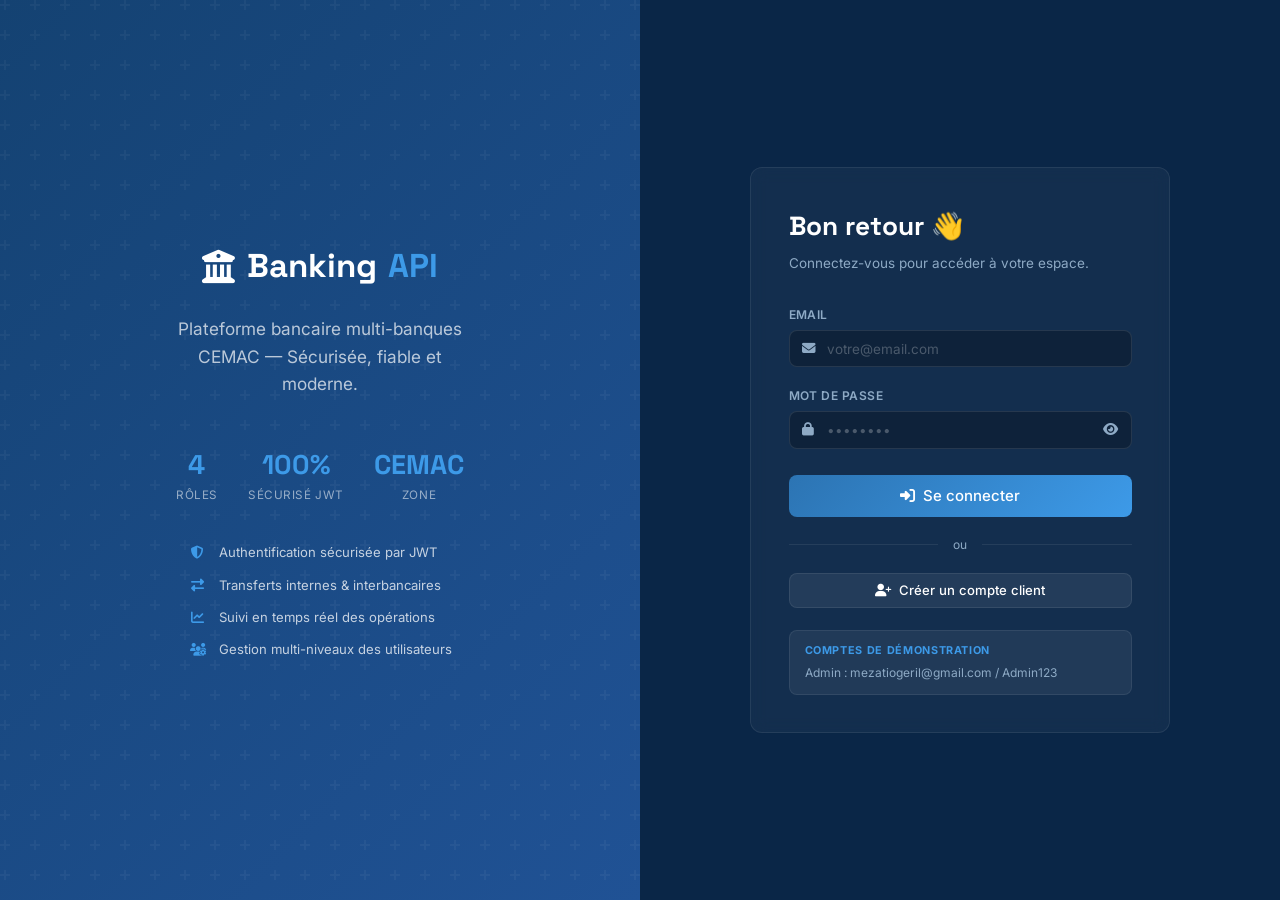
==== src/main/resources/static/index.html @ 1795077e "j'ai mis a jour mes controleur et j'ai creer une plateforme html css pour effectuer des actiond" ====
<!DOCTYPE html>
<html lang="fr">
<head>
  <meta charset="UTF-8" />
  <meta name="viewport" content="width=device-width, initial-scale=1.0" />
  <title>Banking API — Connexion</title>
  <link rel="stylesheet" href="https://cdnjs.cloudflare.com/ajax/libs/font-awesome/6.5.0/css/all.min.css" />
  <link rel="stylesheet" href="css/main.css" />
  <style>
    .auth-features { margin-top: 2.5rem; display: flex; flex-direction: column; gap: 0.75rem; position: relative; z-index: 1; }
    .auth-feature  { display: flex; align-items: center; gap: 0.75rem; font-size: 0.875rem; color: rgba(255,255,255,0.75); }
    .auth-feature i { color: var(--cyan); width: 20px; text-align: center; }
    .role-hint { background: rgba(255,255,255,0.06); border: 1px solid var(--border); border-radius: var(--radius-sm); padding: 0.75rem 1rem; margin-top: 1.5rem; font-size: 0.8rem; color: var(--muted); }
    .role-hint strong { color: var(--cyan); display: block; margin-bottom: 0.25rem; font-size: 0.72rem; text-transform: uppercase; letter-spacing: 0.06em; }
  </style>
</head>
<body>
<div id="page-loader" class="page-loader">
  <div class="loader-logo">Banking<span>API</span></div>
  <div class="spinner"></div>
</div>

<div class="auth-wrapper">
  <!-- Brand panel -->
  <div class="auth-brand">
    <div class="auth-brand-logo">
      <i class="fas fa-university"></i>
      Banking<span>API</span>
    </div>
    <p class="auth-brand-tagline">
      Plateforme bancaire multi-banques CEMAC — Sécurisée, fiable et moderne.
    </p>
    <div class="auth-brand-stats">
      <div class="stat"><div class="stat-val">4</div><div class="stat-lbl">Rôles</div></div>
      <div class="stat"><div class="stat-val">100%</div><div class="stat-lbl">Sécurisé JWT</div></div>
      <div class="stat"><div class="stat-val">CEMAC</div><div class="stat-lbl">Zone</div></div>
    </div>
    <div class="auth-features">
      <div class="auth-feature"><i class="fas fa-shield-alt"></i> Authentification sécurisée par JWT</div>
      <div class="auth-feature"><i class="fas fa-exchange-alt"></i> Transferts internes & interbancaires</div>
      <div class="auth-feature"><i class="fas fa-chart-line"></i> Suivi en temps réel des opérations</div>
      <div class="auth-feature"><i class="fas fa-users-cog"></i> Gestion multi-niveaux des utilisateurs</div>
    </div>
  </div>

  <!-- Auth panel -->
  <div class="auth-panel">
    <div class="auth-card">
      <h1>Bon retour 👋</h1>
      <p class="subtitle">Connectez-vous pour accéder à votre espace.</p>

      <div id="login-alert" class="alert alert-danger" style="display:none">
        <i class="fas fa-exclamation-circle"></i>
        <span id="login-alert-msg"></span>
      </div>

      <form id="login-form" novalidate>
        <div class="form-group">
          <label class="form-label">Email</label>
          <div class="input-group">
            <i class="fas fa-envelope input-icon"></i>
            <input type="email" id="login-email" class="form-control"
                   placeholder="votre@email.com" autocomplete="email" required />
          </div>
          <div class="form-error" id="err-email">Email invalide.</div>
        </div>

        <div class="form-group">
          <label class="form-label">Mot de passe</label>
          <div class="input-group">
            <i class="fas fa-lock input-icon"></i>
            <input type="password" id="login-password" class="form-control"
                   placeholder="••••••••" autocomplete="current-password" required />
            <i class="fas fa-eye input-action" id="toggle-pwd"></i>
          </div>
          <div class="form-error" id="err-pwd">Mot de passe requis.</div>
        </div>

        <button type="submit" class="btn btn-primary btn-full btn-lg" id="login-btn" style="margin-top:0.5rem">
          <i class="fas fa-sign-in-alt"></i>
          Se connecter
        </button>
      </form>

      <div class="divider-text">ou</div>

      <button class="btn btn-secondary btn-full" onclick="window.location.href='pages/register.html'">
        <i class="fas fa-user-plus"></i>
        Créer un compte client
      </button>

      <div class="role-hint">
        <strong>Comptes de démonstration</strong>
        Admin : mezatiogeril@gmail.com / Admin123
      </div>
    </div>
  </div>
</div>

<div id="toast-container" class="toast-container"></div>

<script src="js/api.js"></script>
<script>
  // Redirect if already logged in
  if (Auth.isAuthenticated()) Auth.redirectToDashboard();

  // Toggle password visibility
  document.getElementById('toggle-pwd').addEventListener('click', function() {
    const inp = document.getElementById('login-password');
    const isText = inp.type === 'text';
    inp.type = isText ? 'password' : 'text';
    this.className = `fas ${isText ? 'fa-eye' : 'fa-eye-slash'} input-action`;
  });

  // Form submit
  document.getElementById('login-form').addEventListener('submit', async e => {
    e.preventDefault();
    const email = document.getElementById('login-email').value.trim();
    const password = document.getElementById('login-password').value;
    const alert = document.getElementById('login-alert');
    const alertMsg = document.getElementById('login-alert-msg');
    const btn = document.getElementById('login-btn');

    // Validation
    let valid = true;
    document.querySelectorAll('.form-error').forEach(el => el.classList.remove('show'));
    document.querySelectorAll('.form-control').forEach(el => el.classList.remove('is-invalid'));

    if (!email || !/\S+@\S+\.\S+/.test(email)) {
      document.getElementById('err-email').classList.add('show');
      document.getElementById('login-email').classList.add('is-invalid');
      valid = false;
    }
    if (!password) {
      document.getElementById('err-pwd').classList.add('show');
      document.getElementById('login-password').classList.add('is-invalid');
      valid = false;
    }
    if (!valid) return;

    // Submit
    btn.disabled = true;
    btn.innerHTML = '<span class="spinner spinner-sm"></span> Connexion…';
    alert.style.display = 'none';

    try {
      const data = await API.login(email, password);
      Auth.setSession(data.accessToken, {
        userId: data.userId,
        nomComplet: data.nomComplet,
        email: data.email,
        role: data.role,
      });
      Toast.success(`Bienvenue, ${data.nomComplet} !`);
      setTimeout(() => Auth.redirectToDashboard(), 600);
    } catch (err) {
      alert.style.display = 'flex';
      alertMsg.textContent = getErrorMessage(err);
      btn.disabled = false;
      btn.innerHTML = '<i class="fas fa-sign-in-alt"></i> Se connecter';
    }
  });

  // Enter key
  document.getElementById('login-email').addEventListener('keydown', e => {
    if (e.key === 'Enter') document.getElementById('login-password').focus();
  });
</script>
</body>
</html>
---- src/main/resources/static/css/main.css ----
/* ============================================================
   BANKING API — CSS PRINCIPAL
   Palette : Bleu nuit #0A2647 · Bleu profond #144272
              Bleu vif #205295 · Accent cyan #2C74B3
   ============================================================ */

@import url('https://fonts.googleapis.com/css2?family=Inter:wght@300;400;500;600;700&family=Space+Grotesk:wght@400;500;600;700&display=swap');

/* ── Variables ─────────────────────────────────────────────── */
:root {
  --navy:      #0A2647;
  --deep:      #144272;
  --mid:       #205295;
  --accent:    #2C74B3;
  --cyan:      #3d9ae8;
  --white:     #FFFFFF;
  --light:     #F0F4F8;
  --muted:     #8EAAC5;
  --border:    rgba(255,255,255,0.08);
  --card-bg:   rgba(255,255,255,0.04);
  --success:   #22c55e;
  --danger:    #ef4444;
  --warning:   #f59e0b;
  --info:      #3b82f6;

  --sidebar-w: 260px;
  --navbar-h:  64px;
  --radius:    12px;
  --radius-sm: 8px;
  --shadow:    0 4px 24px rgba(0,0,0,0.18);
  --shadow-sm: 0 2px 8px rgba(0,0,0,0.12);

  --font-display: 'Space Grotesk', sans-serif;
  --font-body:    'Inter', sans-serif;
  --transition:   0.22s ease;
}

/* ── Reset ─────────────────────────────────────────────────── */
*, *::before, *::after { box-sizing: border-box; margin: 0; padding: 0; }
html { font-size: 15px; scroll-behavior: smooth; }
body {
  font-family: var(--font-body);
  background: var(--navy);
  color: var(--white);
  min-height: 100vh;
  line-height: 1.6;
  overflow-x: hidden;
}
a { color: inherit; text-decoration: none; }
img { display: block; max-width: 100%; }
button, input, select, textarea {
  font-family: var(--font-body);
  font-size: 0.925rem;
}
input:-webkit-autofill {
  -webkit-box-shadow: 0 0 0 1000px var(--deep) inset !important;
  -webkit-text-fill-color: var(--white) !important;
}

/* ── Scrollbar ─────────────────────────────────────────────── */
::-webkit-scrollbar { width: 6px; height: 6px; }
::-webkit-scrollbar-track { background: var(--navy); }
::-webkit-scrollbar-thumb { background: var(--mid); border-radius: 99px; }
::-webkit-scrollbar-thumb:hover { background: var(--accent); }

/* ── Auth Layout ───────────────────────────────────────────── */
.auth-wrapper {
  min-height: 100vh;
  display: grid;
  grid-template-columns: 1fr 1fr;
  background: var(--navy);
}
.auth-brand {
  background: linear-gradient(135deg, var(--deep) 0%, var(--mid) 100%);
  display: flex;
  flex-direction: column;
  align-items: center;
  justify-content: center;
  padding: 3rem;
  position: relative;
  overflow: hidden;
}
.auth-brand::before {
  content: '';
  position: absolute;
  inset: 0;
  background: url("data:image/svg+xml,%3Csvg width='60' height='60' viewBox='0 0 60 60' xmlns='http://www.w3.org/2000/svg'%3E%3Cg fill='none' fill-rule='evenodd'%3E%3Cg fill='%23ffffff' fill-opacity='0.04'%3E%3Cpath d='M36 34v-4h-2v4h-4v2h4v4h2v-4h4v-2h-4zm0-30V0h-2v4h-4v2h4v4h2V6h4V4h-4zM6 34v-4H4v4H0v2h4v4h2v-4h4v-2H6zM6 4V0H4v4H0v2h4v4h2V6h4V4H6z'/%3E%3C/g%3E%3C/g%3E%3C/svg%3E");
}
.auth-brand-logo {
  font-family: var(--font-display);
  font-size: 2.2rem;
  font-weight: 700;
  color: var(--white);
  display: flex;
  align-items: center;
  gap: 0.75rem;
  margin-bottom: 1.5rem;
  position: relative;
  z-index: 1;
}
.auth-brand-logo span { color: var(--cyan); }
.auth-brand-tagline {
  font-size: 1.15rem;
  color: rgba(255,255,255,0.7);
  text-align: center;
  max-width: 320px;
  position: relative;
  z-index: 1;
}
.auth-brand-stats {
  display: flex;
  gap: 2rem;
  margin-top: 3rem;
  position: relative;
  z-index: 1;
}
.auth-brand-stats .stat { text-align: center; }
.auth-brand-stats .stat-val {
  font-family: var(--font-display);
  font-size: 1.8rem;
  font-weight: 700;
  color: var(--cyan);
}
.auth-brand-stats .stat-lbl {
  font-size: 0.78rem;
  color: rgba(255,255,255,0.55);
  letter-spacing: 0.05em;
  text-transform: uppercase;
}
.auth-panel {
  display: flex;
  align-items: center;
  justify-content: center;
  padding: 2rem;
  background: var(--navy);
}
.auth-card {
  background: rgba(255,255,255,0.04);
  border: 1px solid var(--border);
  border-radius: var(--radius);
  padding: 2.5rem;
  width: 100%;
  max-width: 420px;
  backdrop-filter: blur(8px);
}
.auth-card h1 {
  font-family: var(--font-display);
  font-size: 1.75rem;
  font-weight: 700;
  margin-bottom: 0.4rem;
}
.auth-card .subtitle {
  color: var(--muted);
  font-size: 0.9rem;
  margin-bottom: 2rem;
}

/* ── App Layout ────────────────────────────────────────────── */
.app-layout {
  display: flex;
  min-height: 100vh;
}

/* ── Sidebar ───────────────────────────────────────────────── */
.sidebar {
  width: var(--sidebar-w);
  background: linear-gradient(180deg, var(--deep) 0%, #0e1e38 100%);
  border-right: 1px solid var(--border);
  display: flex;
  flex-direction: column;
  position: fixed;
  top: 0; left: 0; bottom: 0;
  z-index: 100;
  transition: transform var(--transition);
}
.sidebar-logo {
  padding: 1.4rem 1.5rem;
  border-bottom: 1px solid var(--border);
  display: flex;
  align-items: center;
  gap: 0.65rem;
}
.sidebar-logo .logo-icon {
  width: 36px; height: 36px;
  background: linear-gradient(135deg, var(--accent), var(--cyan));
  border-radius: var(--radius-sm);
  display: flex; align-items: center; justify-content: center;
  font-size: 1rem; color: white; flex-shrink: 0;
}
.sidebar-logo .logo-text {
  font-family: var(--font-display);
  font-weight: 700;
  font-size: 1.05rem;
  line-height: 1.2;
}
.sidebar-logo .logo-text small {
  display: block;
  font-size: 0.68rem;
  font-weight: 400;
  color: var(--muted);
  letter-spacing: 0.06em;
  text-transform: uppercase;
}
.sidebar-user {
  padding: 1rem 1.5rem;
  border-bottom: 1px solid var(--border);
  display: flex;
  align-items: center;
  gap: 0.75rem;
}
.sidebar-user .avatar {
  width: 38px; height: 38px;
  background: linear-gradient(135deg, var(--mid), var(--accent));
  border-radius: 50%;
  display: flex; align-items: center; justify-content: center;
  font-weight: 600; font-size: 0.85rem;
  flex-shrink: 0;
}
.sidebar-user .user-info .name {
  font-size: 0.875rem;
  font-weight: 600;
  white-space: nowrap;
  overflow: hidden;
  text-overflow: ellipsis;
  max-width: 160px;
}
.sidebar-user .user-info .role-badge {
  display: inline-block;
  font-size: 0.65rem;
  font-weight: 600;
  padding: 1px 7px;
  border-radius: 99px;
  text-transform: uppercase;
  letter-spacing: 0.06em;
  margin-top: 2px;
}
.role-badge.admin    { background: rgba(239,68,68,0.2);   color: #f87171; }
.role-badge.superviseur { background: rgba(245,158,11,0.2); color: #fbbf24; }
.role-badge.agent    { background: rgba(59,130,246,0.2);  color: #60a5fa; }
.role-badge.client   { background: rgba(34,197,94,0.2);   color: #4ade80; }

.sidebar-nav {
  flex: 1;
  overflow-y: auto;
  padding: 1rem 0;
}
.sidebar-section-label {
  padding: 0.5rem 1.5rem 0.25rem;
  font-size: 0.65rem;
  font-weight: 600;
  letter-spacing: 0.1em;
  text-transform: uppercase;
  color: var(--muted);
}
.nav-item {
  display: flex;
  align-items: center;
  gap: 0.75rem;
  padding: 0.65rem 1.5rem;
  cursor: pointer;
  border-radius: 0;
  transition: all var(--transition);
  position: relative;
  font-size: 0.9rem;
  font-weight: 500;
  color: rgba(255,255,255,0.65);
  border-left: 3px solid transparent;
  user-select: none;
}
.nav-item:hover {
  background: rgba(255,255,255,0.05);
  color: var(--white);
}
.nav-item.active {
  background: rgba(44,116,179,0.18);
  color: var(--cyan);
  border-left-color: var(--cyan);
}
.nav-item i { width: 18px; text-align: center; font-size: 0.95rem; }
.nav-item .badge-count {
  margin-left: auto;
  background: var(--accent);
  color: white;
  font-size: 0.65rem;
  font-weight: 700;
  padding: 1px 7px;
  border-radius: 99px;
}
.sidebar-footer {
  padding: 1rem 1.5rem;
  border-top: 1px solid var(--border);
}
.btn-logout {
  display: flex;
  align-items: center;
  gap: 0.65rem;
  width: 100%;
  padding: 0.6rem 0.75rem;
  background: rgba(239,68,68,0.1);
  border: 1px solid rgba(239,68,68,0.2);
  border-radius: var(--radius-sm);
  color: #f87171;
  cursor: pointer;
  font-size: 0.875rem;
  font-weight: 500;
  transition: all var(--transition);
}
.btn-logout:hover { background: rgba(239,68,68,0.2); }

/* ── Main Content ──────────────────────────────────────────── */
.main-content {
  margin-left: var(--sidebar-w);
  flex: 1;
  display: flex;
  flex-direction: column;
  min-height: 100vh;
}

/* ── Topbar ────────────────────────────────────────────────── */
.topbar {
  height: var(--navbar-h);
  background: rgba(10,38,71,0.95);
  border-bottom: 1px solid var(--border);
  backdrop-filter: blur(8px);
  position: sticky;
  top: 0;
  z-index: 50;
  display: flex;
  align-items: center;
  justify-content: space-between;
  padding: 0 2rem;
}
.topbar-left { display: flex; align-items: center; gap: 1rem; }
.topbar-left h2 {
  font-family: var(--font-display);
  font-size: 1.2rem;
  font-weight: 600;
}
.breadcrumb {
  display: flex;
  align-items: center;
  gap: 0.4rem;
  font-size: 0.8rem;
  color: var(--muted);
}
.breadcrumb .sep { color: var(--border); }
.topbar-right { display: flex; align-items: center; gap: 0.75rem; }
.btn-icon {
  width: 36px; height: 36px;
  background: rgba(255,255,255,0.05);
  border: 1px solid var(--border);
  border-radius: var(--radius-sm);
  display: flex; align-items: center; justify-content: center;
  cursor: pointer;
  color: var(--muted);
  transition: all var(--transition);
  position: relative;
}
.btn-icon:hover { background: rgba(255,255,255,0.1); color: var(--white); }
.notif-dot {
  position: absolute;
  top: 6px; right: 6px;
  width: 7px; height: 7px;
  background: var(--cyan);
  border-radius: 50%;
  border: 1.5px solid var(--navy);
}

/* ── Page body ─────────────────────────────────────────────── */
.page-body {
  padding: 2rem;
  flex: 1;
}

/* ── Stats Cards ───────────────────────────────────────────── */
.stats-grid {
  display: grid;
  grid-template-columns: repeat(auto-fit, minmax(200px, 1fr));
  gap: 1.25rem;
  margin-bottom: 2rem;
}
.stat-card {
  background: rgba(255,255,255,0.04);
  border: 1px solid var(--border);
  border-radius: var(--radius);
  padding: 1.4rem 1.5rem;
  display: flex;
  align-items: center;
  gap: 1rem;
  transition: all var(--transition);
  cursor: default;
}
.stat-card:hover {
  background: rgba(255,255,255,0.07);
  border-color: rgba(44,116,179,0.3);
  transform: translateY(-2px);
}
.stat-icon {
  width: 48px; height: 48px;
  border-radius: var(--radius-sm);
  display: flex; align-items: center; justify-content: center;
  font-size: 1.2rem;
  flex-shrink: 0;
}
.stat-icon.blue   { background: rgba(44,116,179,0.2); color: var(--cyan); }
.stat-icon.green  { background: rgba(34,197,94,0.2);  color: var(--success); }
.stat-icon.orange { background: rgba(245,158,11,0.2); color: var(--warning); }
.stat-icon.red    { background: rgba(239,68,68,0.2);  color: var(--danger); }
.stat-icon.purple { background: rgba(168,85,247,0.2); color: #c084fc; }
.stat-label { font-size: 0.78rem; color: var(--muted); margin-bottom: 3px; font-weight: 500; }
.stat-value {
  font-family: var(--font-display);
  font-size: 1.5rem;
  font-weight: 700;
  line-height: 1;
}
.stat-sub { font-size: 0.75rem; color: var(--success); margin-top: 3px; }

/* ── Cards ─────────────────────────────────────────────────── */
.card {
  background: rgba(255,255,255,0.04);
  border: 1px solid var(--border);
  border-radius: var(--radius);
  overflow: hidden;
}
.card-header {
  padding: 1.25rem 1.5rem;
  border-bottom: 1px solid var(--border);
  display: flex;
  align-items: center;
  justify-content: space-between;
  gap: 1rem;
}
.card-title {
  font-family: var(--font-display);
  font-size: 1rem;
  font-weight: 600;
  display: flex;
  align-items: center;
  gap: 0.5rem;
}
.card-title i { color: var(--cyan); }
.card-body { padding: 1.5rem; }
.card-footer {
  padding: 1rem 1.5rem;
  border-top: 1px solid var(--border);
  background: rgba(0,0,0,0.1);
}

/* ── Tables ────────────────────────────────────────────────── */
.table-wrap { overflow-x: auto; }
table { width: 100%; border-collapse: collapse; font-size: 0.875rem; }
thead tr {
  background: rgba(0,0,0,0.2);
  border-bottom: 1px solid var(--border);
}
thead th {
  padding: 0.875rem 1rem;
  text-align: left;
  font-size: 0.72rem;
  font-weight: 600;
  letter-spacing: 0.07em;
  text-transform: uppercase;
  color: var(--muted);
  white-space: nowrap;
}
tbody tr {
  border-bottom: 1px solid var(--border);
  transition: background var(--transition);
}
tbody tr:last-child { border-bottom: none; }
tbody tr:hover { background: rgba(255,255,255,0.03); }
td {
  padding: 0.875rem 1rem;
  color: rgba(255,255,255,0.85);
  white-space: nowrap;
}
.td-mono { font-family: 'Space Grotesk', monospace; font-size: 0.82rem; color: var(--cyan); }
.empty-row td {
  text-align: center;
  padding: 3rem;
  color: var(--muted);
}
.empty-row td i { font-size: 2rem; display: block; margin-bottom: 0.5rem; }

/* ── Badges ────────────────────────────────────────────────── */
.badge {
  display: inline-flex;
  align-items: center;
  gap: 0.3rem;
  padding: 3px 10px;
  border-radius: 99px;
  font-size: 0.72rem;
  font-weight: 600;
  letter-spacing: 0.03em;
}
.badge-success { background: rgba(34,197,94,0.15);  color: #4ade80; }
.badge-danger  { background: rgba(239,68,68,0.15);  color: #f87171; }
.badge-warning { background: rgba(245,158,11,0.15); color: #fbbf24; }
.badge-info    { background: rgba(59,130,246,0.15); color: #60a5fa; }
.badge-muted   { background: rgba(255,255,255,0.08); color: var(--muted); }
.badge-depot   { background: rgba(34,197,94,0.15);  color: #4ade80; }
.badge-retrait { background: rgba(239,68,68,0.15);  color: #f87171; }
.badge-transfert { background: rgba(59,130,246,0.15); color: #60a5fa; }
.badge-admin-op  { background: rgba(168,85,247,0.15); color: #c084fc; }
.badge-appro     { background: rgba(245,158,11,0.15); color: #fbbf24; }

/* ── Buttons ───────────────────────────────────────────────── */
.btn {
  display: inline-flex;
  align-items: center;
  gap: 0.5rem;
  padding: 0.55rem 1.25rem;
  border-radius: var(--radius-sm);
  font-size: 0.875rem;
  font-weight: 500;
  cursor: pointer;
  border: none;
  transition: all var(--transition);
  white-space: nowrap;
}
.btn:disabled { opacity: 0.5; cursor: not-allowed; }
.btn-primary {
  background: linear-gradient(135deg, var(--accent), var(--cyan));
  color: white;
}
.btn-primary:hover:not(:disabled) {
  opacity: 0.9;
  transform: translateY(-1px);
  box-shadow: 0 4px 16px rgba(44,116,179,0.35);
}
.btn-secondary {
  background: rgba(255,255,255,0.07);
  color: var(--white);
  border: 1px solid var(--border);
}
.btn-secondary:hover:not(:disabled) { background: rgba(255,255,255,0.12); }
.btn-danger {
  background: rgba(239,68,68,0.15);
  color: #f87171;
  border: 1px solid rgba(239,68,68,0.25);
}
.btn-danger:hover:not(:disabled) { background: rgba(239,68,68,0.25); }
.btn-success {
  background: rgba(34,197,94,0.15);
  color: #4ade80;
  border: 1px solid rgba(34,197,94,0.25);
}
.btn-success:hover:not(:disabled) { background: rgba(34,197,94,0.25); }
.btn-warning {
  background: rgba(245,158,11,0.15);
  color: #fbbf24;
  border: 1px solid rgba(245,158,11,0.25);
}
.btn-warning:hover:not(:disabled) { background: rgba(245,158,11,0.25); }
.btn-sm { padding: 0.35rem 0.85rem; font-size: 0.8rem; }
.btn-lg { padding: 0.75rem 1.75rem; font-size: 1rem; }
.btn-full { width: 100%; justify-content: center; }

/* ── Forms ─────────────────────────────────────────────────── */
.form-group { margin-bottom: 1.25rem; }
.form-label {
  display: block;
  font-size: 0.8rem;
  font-weight: 600;
  color: var(--muted);
  margin-bottom: 0.4rem;
  letter-spacing: 0.04em;
  text-transform: uppercase;
}
.form-control {
  width: 100%;
  background: rgba(0,0,0,0.25);
  border: 1px solid rgba(255,255,255,0.1);
  border-radius: var(--radius-sm);
  color: var(--white);
  padding: 0.65rem 0.875rem;
  font-size: 0.9rem;
  transition: all var(--transition);
  outline: none;
}
.form-control:focus {
  border-color: var(--accent);
  background: rgba(0,0,0,0.35);
  box-shadow: 0 0 0 3px rgba(44,116,179,0.15);
}
.form-control::placeholder { color: rgba(255,255,255,0.25); }
.form-control.is-invalid { border-color: var(--danger); }
.form-hint { font-size: 0.78rem; color: var(--muted); margin-top: 0.3rem; }
.form-error { font-size: 0.78rem; color: #f87171; margin-top: 0.3rem; display: none; }
.form-error.show { display: block; }
.input-group { position: relative; }
.input-group .form-control { padding-left: 2.5rem; }
.input-group .input-icon {
  position: absolute;
  left: 0.875rem;
  top: 50%;
  transform: translateY(-50%);
  color: var(--muted);
  font-size: 0.9rem;
  pointer-events: none;
}
.input-group .input-action {
  position: absolute;
  right: 0.875rem;
  top: 50%;
  transform: translateY(-50%);
  color: var(--muted);
  cursor: pointer;
  font-size: 0.9rem;
  transition: color var(--transition);
}
.input-group .input-action:hover { color: var(--white); }
select.form-control option {
  background: var(--deep);
  color: var(--white);
}

/* ── Calc Preview ──────────────────────────────────────────── */
.calc-preview {
  background: rgba(44,116,179,0.1);
  border: 1px solid rgba(44,116,179,0.2);
  border-radius: var(--radius-sm);
  padding: 1rem 1.25rem;
  margin-top: 1rem;
  display: none;
}
.calc-preview.visible { display: block; }
.calc-row {
  display: flex;
  justify-content: space-between;
  align-items: center;
  padding: 0.3rem 0;
  font-size: 0.875rem;
}
.calc-row.total {
  border-top: 1px solid rgba(255,255,255,0.1);
  margin-top: 0.3rem;
  padding-top: 0.6rem;
  font-weight: 700;
  font-size: 1rem;
}
.calc-row .lbl { color: var(--muted); }
.calc-row .val { font-family: var(--font-display); color: var(--white); }
.calc-row.total .val { color: var(--cyan); }

/* ── Modal ─────────────────────────────────────────────────── */
.modal-overlay {
  position: fixed;
  inset: 0;
  background: rgba(0,0,0,0.65);
  backdrop-filter: blur(4px);
  z-index: 200;
  display: flex;
  align-items: center;
  justify-content: center;
  padding: 1rem;
  opacity: 0;
  pointer-events: none;
  transition: opacity var(--transition);
}
.modal-overlay.open { opacity: 1; pointer-events: all; }
.modal {
  background: var(--deep);
  border: 1px solid var(--border);
  border-radius: var(--radius);
  width: 100%;
  max-width: 500px;
  max-height: 90vh;
  overflow-y: auto;
  transform: translateY(16px);
  transition: transform var(--transition);
}
.modal-overlay.open .modal { transform: translateY(0); }
.modal-header {
  padding: 1.25rem 1.5rem;
  border-bottom: 1px solid var(--border);
  display: flex;
  align-items: center;
  justify-content: space-between;
}
.modal-title {
  font-family: var(--font-display);
  font-size: 1.05rem;
  font-weight: 600;
  display: flex;
  align-items: center;
  gap: 0.5rem;
}
.modal-title i { color: var(--cyan); }
.modal-close {
  width: 30px; height: 30px;
  background: rgba(255,255,255,0.06);
  border: none;
  border-radius: 6px;
  color: var(--muted);
  cursor: pointer;
  display: flex; align-items: center; justify-content: center;
  transition: all var(--transition);
  font-size: 0.9rem;
}
.modal-close:hover { background: rgba(255,255,255,0.12); color: var(--white); }
.modal-body { padding: 1.5rem; }
.modal-footer {
  padding: 1rem 1.5rem;
  border-top: 1px solid var(--border);
  display: flex;
  justify-content: flex-end;
  gap: 0.75rem;
}

/* ── Toast ─────────────────────────────────────────────────── */
.toast-container {
  position: fixed;
  top: 1.25rem;
  right: 1.25rem;
  z-index: 1000;
  display: flex;
  flex-direction: column;
  gap: 0.5rem;
  max-width: 360px;
}
.toast {
  background: var(--deep);
  border: 1px solid var(--border);
  border-radius: var(--radius-sm);
  padding: 0.875rem 1.25rem;
  display: flex;
  align-items: flex-start;
  gap: 0.75rem;
  box-shadow: var(--shadow);
  animation: toastIn 0.3s ease forwards;
  border-left: 3px solid;
}
.toast.success { border-left-color: var(--success); }
.toast.error   { border-left-color: var(--danger); }
.toast.warning { border-left-color: var(--warning); }
.toast.info    { border-left-color: var(--info); }
.toast-icon { font-size: 1rem; margin-top: 1px; flex-shrink: 0; }
.toast.success .toast-icon { color: var(--success); }
.toast.error   .toast-icon { color: var(--danger); }
.toast.warning .toast-icon { color: var(--warning); }
.toast.info    .toast-icon { color: var(--info); }
.toast-message { font-size: 0.875rem; line-height: 1.4; }
.toast-close {
  margin-left: auto;
  background: none;
  border: none;
  color: var(--muted);
  cursor: pointer;
  font-size: 0.8rem;
  padding: 0;
  flex-shrink: 0;
}
@keyframes toastIn {
  from { opacity: 0; transform: translateX(20px); }
  to   { opacity: 1; transform: translateX(0); }
}
@keyframes toastOut {
  from { opacity: 1; transform: translateX(0); }
  to   { opacity: 0; transform: translateX(20px); }
}
.toast.removing { animation: toastOut 0.25s ease forwards; }

/* ── Loader ────────────────────────────────────────────────── */
.page-loader {
  position: fixed;
  inset: 0;
  background: var(--navy);
  z-index: 9999;
  display: flex;
  flex-direction: column;
  align-items: center;
  justify-content: center;
  gap: 1rem;
  transition: opacity 0.4s ease;
}
.page-loader.hidden { opacity: 0; pointer-events: none; }
.loader-logo {
  font-family: var(--font-display);
  font-size: 1.5rem;
  font-weight: 700;
  color: var(--white);
}
.loader-logo span { color: var(--cyan); }
.spinner {
  width: 40px; height: 40px;
  border: 3px solid rgba(255,255,255,0.1);
  border-top-color: var(--cyan);
  border-radius: 50%;
  animation: spin 0.7s linear infinite;
}
.spinner-sm {
  width: 18px; height: 18px;
  border-width: 2px;
  display: inline-block;
}
@keyframes spin { to { transform: rotate(360deg); } }

/* ── Pagination ────────────────────────────────────────────── */
.pagination {
  display: flex;
  align-items: center;
  gap: 0.35rem;
  justify-content: center;
  padding: 1rem 0 0;
}
.page-btn {
  width: 34px; height: 34px;
  background: rgba(255,255,255,0.05);
  border: 1px solid var(--border);
  border-radius: 6px;
  color: var(--muted);
  cursor: pointer;
  display: flex; align-items: center; justify-content: center;
  font-size: 0.82rem;
  transition: all var(--transition);
}
.page-btn:hover { background: rgba(255,255,255,0.1); color: var(--white); }
.page-btn.active { background: var(--accent); border-color: var(--accent); color: white; }
.page-btn:disabled { opacity: 0.35; cursor: default; }

/* ── Search bar ────────────────────────────────────────────── */
.search-bar {
  position: relative;
  flex: 1;
  max-width: 280px;
}
.search-bar input {
  width: 100%;
  background: rgba(0,0,0,0.2);
  border: 1px solid var(--border);
  border-radius: var(--radius-sm);
  color: var(--white);
  padding: 0.5rem 0.875rem 0.5rem 2.25rem;
  font-size: 0.85rem;
  outline: none;
  transition: all var(--transition);
}
.search-bar input:focus { border-color: var(--accent); }
.search-bar input::placeholder { color: rgba(255,255,255,0.25); }
.search-bar i {
  position: absolute;
  left: 0.75rem;
  top: 50%;
  transform: translateY(-50%);
  color: var(--muted);
  font-size: 0.85rem;
  pointer-events: none;
}

/* ── Divider ───────────────────────────────────────────────── */
.divider {
  height: 1px;
  background: var(--border);
  margin: 1.5rem 0;
}
.divider-text {
  display: flex;
  align-items: center;
  gap: 1rem;
  margin: 1.25rem 0;
  color: var(--muted);
  font-size: 0.8rem;
}
.divider-text::before, .divider-text::after {
  content: '';
  flex: 1;
  height: 1px;
  background: var(--border);
}

/* ── Balance card ──────────────────────────────────────────── */
.balance-card {
  background: linear-gradient(135deg, var(--deep) 0%, var(--mid) 100%);
  border-radius: var(--radius);
  padding: 1.75rem;
  position: relative;
  overflow: hidden;
  border: 1px solid rgba(255,255,255,0.1);
}
.balance-card::after {
  content: '';
  position: absolute;
  right: -30px; top: -30px;
  width: 160px; height: 160px;
  background: rgba(255,255,255,0.05);
  border-radius: 50%;
}
.balance-label { font-size: 0.78rem; color: rgba(255,255,255,0.6); text-transform: uppercase; letter-spacing: 0.08em; margin-bottom: 0.4rem; }
.balance-amount {
  font-family: var(--font-display);
  font-size: 2.2rem;
  font-weight: 700;
  margin-bottom: 0.25rem;
}
.balance-account { font-size: 0.82rem; color: rgba(255,255,255,0.55); font-family: monospace; }
.balance-status {
  position: absolute;
  top: 1.25rem; right: 1.25rem;
  font-size: 0.72rem;
  background: rgba(34,197,94,0.2);
  color: #4ade80;
  padding: 3px 10px;
  border-radius: 99px;
  font-weight: 600;
}

/* ── Section headers ───────────────────────────────────────── */
.section-header {
  display: flex;
  align-items: center;
  justify-content: space-between;
  margin-bottom: 1.25rem;
  gap: 1rem;
  flex-wrap: wrap;
}
.section-title {
  font-family: var(--font-display);
  font-size: 1.05rem;
  font-weight: 600;
}
.section-actions {
  display: flex;
  align-items: center;
  gap: 0.65rem;
  flex-wrap: wrap;
}

/* ── Alert ─────────────────────────────────────────────────── */
.alert {
  padding: 0.875rem 1.25rem;
  border-radius: var(--radius-sm);
  font-size: 0.875rem;
  display: flex;
  align-items: flex-start;
  gap: 0.65rem;
  margin-bottom: 1.25rem;
}
.alert-danger  { background: rgba(239,68,68,0.1);  border: 1px solid rgba(239,68,68,0.2);  color: #f87171; }
.alert-success { background: rgba(34,197,94,0.1);  border: 1px solid rgba(34,197,94,0.2);  color: #4ade80; }
.alert-info    { background: rgba(59,130,246,0.1); border: 1px solid rgba(59,130,246,0.2); color: #60a5fa; }
.alert i { flex-shrink: 0; margin-top: 1px; }

/* ── Grid helpers ──────────────────────────────────────────── */
.grid-2 { display: grid; grid-template-columns: 1fr 1fr; gap: 1.25rem; }
.grid-3 { display: grid; grid-template-columns: repeat(3, 1fr); gap: 1.25rem; }
.flex-between { display: flex; align-items: center; justify-content: space-between; }
.flex-center  { display: flex; align-items: center; justify-content: center; }
.gap-1 { gap: 0.5rem; }
.gap-2 { gap: 1rem; }
.mt-1  { margin-top: 0.5rem; }
.mt-2  { margin-top: 1rem; }
.text-muted { color: var(--muted); }
.text-sm  { font-size: 0.82rem; }
.text-cyan { color: var(--cyan); }

/* ── Sidebar toggle (mobile) ───────────────────────────────── */
.sidebar-toggle {
  display: none;
  background: none;
  border: none;
  color: var(--white);
  font-size: 1.25rem;
  cursor: pointer;
  padding: 0.25rem;
}
.sidebar-overlay {
  display: none;
  position: fixed;
  inset: 0;
  background: rgba(0,0,0,0.5);
  z-index: 99;
}

/* ── Responsive ────────────────────────────────────────────── */
@media (max-width: 1024px) {
  .grid-3 { grid-template-columns: repeat(2, 1fr); }
}
@media (max-width: 768px) {
  .auth-wrapper { grid-template-columns: 1fr; }
  .auth-brand { display: none; }
  .sidebar { transform: translateX(-100%); }
  .sidebar.open { transform: translateX(0); }
  .sidebar-overlay { display: none; }
  .sidebar-toggle { display: block; }
  .main-content { margin-left: 0; }
  .page-body { padding: 1.25rem; }
  .grid-2 { grid-template-columns: 1fr; }
  .grid-3 { grid-template-columns: 1fr; }
  .stats-grid { grid-template-columns: repeat(2, 1fr); }
  .section-header { flex-direction: column; align-items: flex-start; }
  .topbar { padding: 0 1.25rem; }
}
@media (max-width: 480px) {
  .stats-grid { grid-template-columns: 1fr; }
  .auth-card { padding: 1.75rem 1.25rem; }
}
@media (prefers-reduced-motion: reduce) {
  *, *::before, *::after { animation-duration: 0.01ms !important; transition-duration: 0.01ms !important; }
}
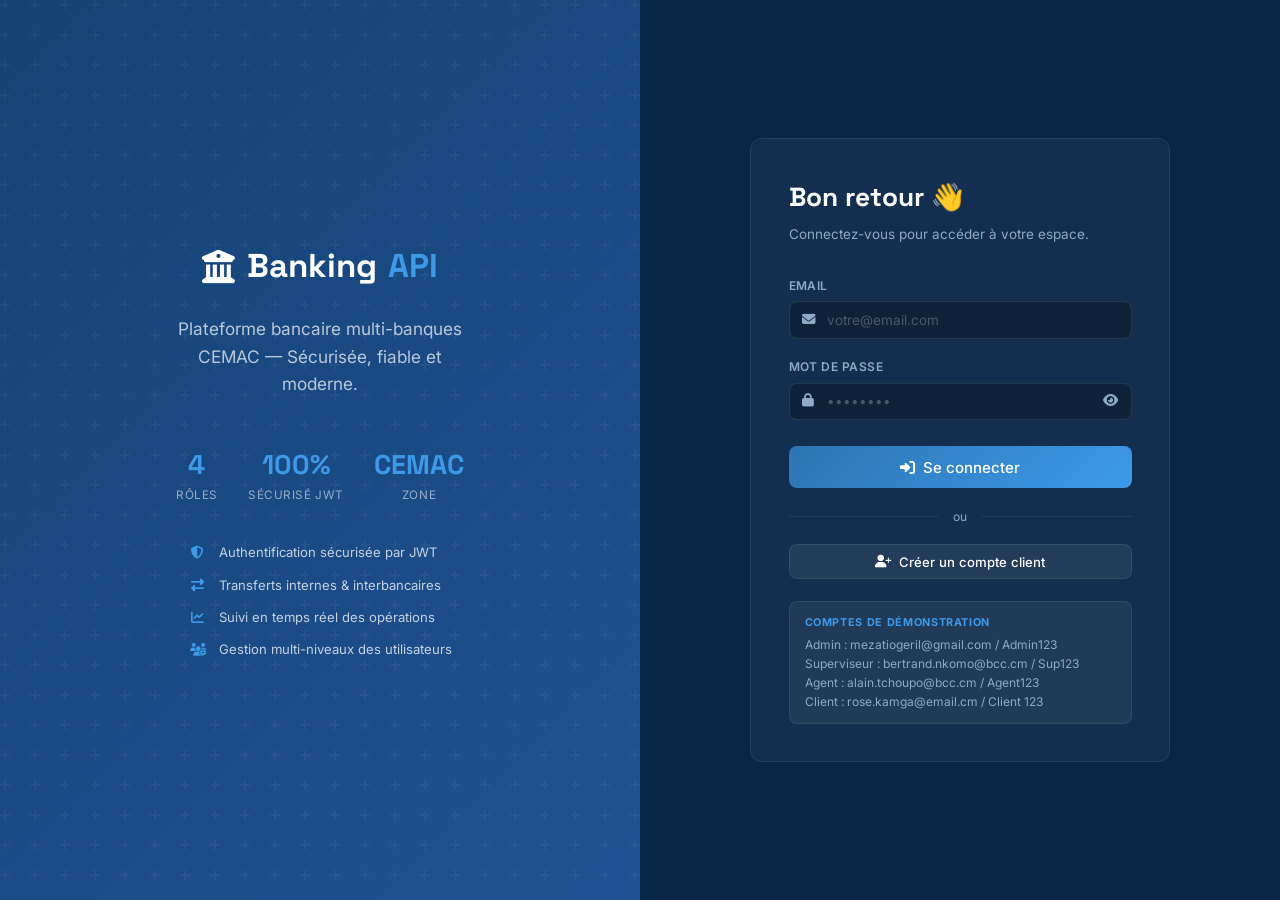
==== commit 41f7dfe1: "j'ai effectuer des mise a jours generale sur le service de l'agent en ce qui concerner les retraits." ====
--- a/src/main/resources/static/index.html
+++ b/src/main/resources/static/index.html
@@ -91,7 +91,10 @@
 
       <div class="role-hint">
         <strong>Comptes de démonstration</strong>
-        Admin : mezatiogeril@gmail.com / Admin123
+        Admin : mezatiogeril@gmail.com / Admin123<br>
+        Superviseur : bertrand.nkomo@bcc.cm / Sup123<br>
+        Agent : alain.tchoupo@bcc.cm / Agent123<br>
+        Client : rose.kamga@email.cm / Client 123
       </div>
     </div>
   </div>
